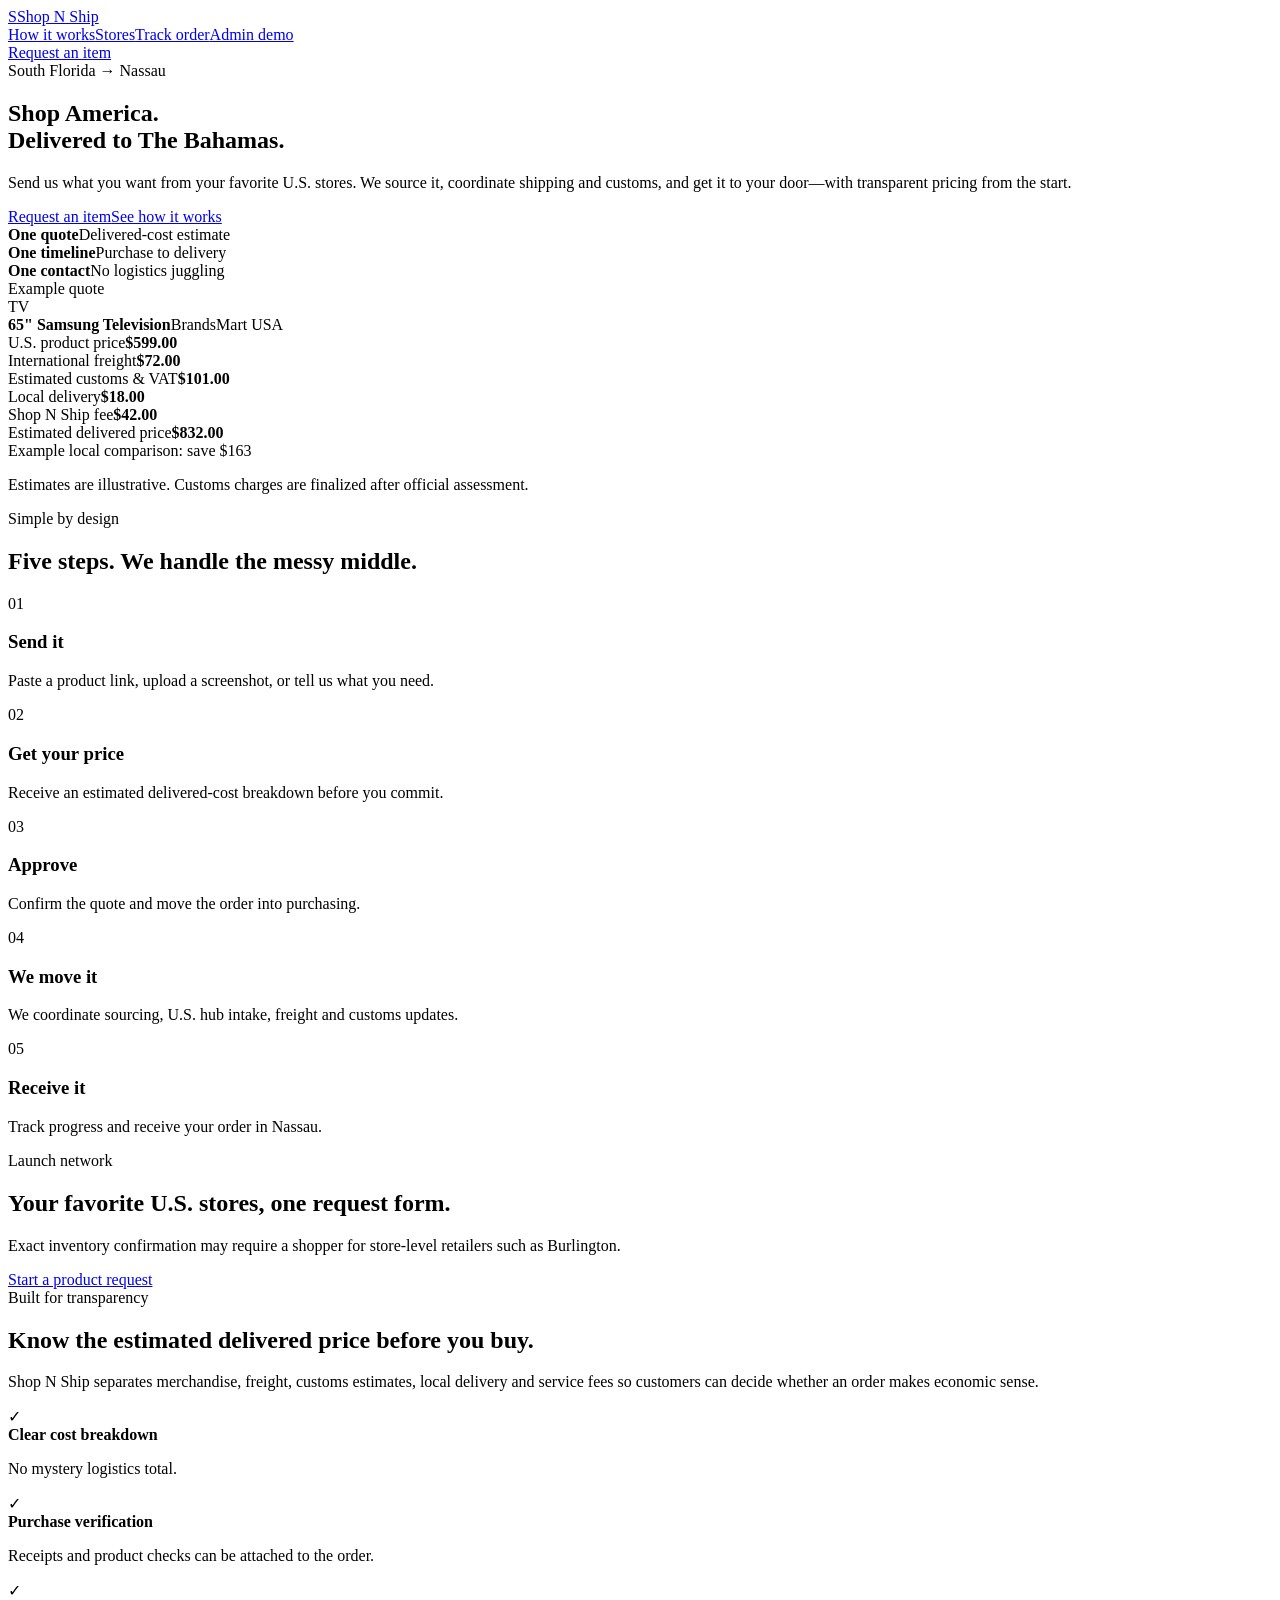
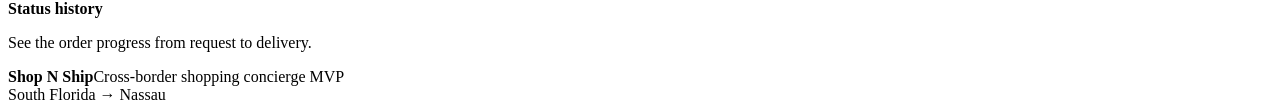
==== index.html @ 6847189d "Add customer landing page" ====
<!DOCTYPE html>
<html lang="en">
<head>
  <meta charset="UTF-8" />
  <meta name="viewport" content="width=device-width, initial-scale=1.0" />
  <meta name="description" content="Shop N Ship helps customers in The Bahamas shop U.S. stores and receive clear delivered-cost estimates." />
  <title>Shop N Ship | Shop America. Delivered to The Bahamas.</title>
  <link rel="stylesheet" href="assets/styles.css" />
</head>
<body>
<header class="site-header">
  <div class="container nav-wrap">
    <a class="brand" href="index.html" aria-label="Shop N Ship home"><span class="brand-mark">S</span><span>Shop N Ship</span></a>
    <nav class="nav-links" aria-label="Primary navigation"><a href="#how-it-works">How it works</a><a href="#stores">Stores</a><a href="orders.html">Track order</a><a href="admin.html" class="admin-link">Admin demo</a></nav>
    <a class="button button-primary nav-cta" href="request.html">Request an item</a>
  </div>
</header>
<main>
<section class="hero"><div class="container hero-grid"><div><span class="eyebrow">South Florida → Nassau</span><h1>Shop America.<br><span>Delivered to The Bahamas.</span></h1><p class="hero-copy">Send us what you want from your favorite U.S. stores. We source it, coordinate shipping and customs, and get it to your door—with transparent pricing from the start.</p><div class="hero-actions"><a class="button button-primary button-lg" href="request.html">Request an item</a><a class="button button-secondary button-lg" href="#how-it-works">See how it works</a></div><div class="trust-row"><div><strong>One quote</strong><span>Delivered-cost estimate</span></div><div><strong>One timeline</strong><span>Purchase to delivery</span></div><div><strong>One contact</strong><span>No logistics juggling</span></div></div></div><div class="quote-card card"><div class="card-kicker">Example quote</div><div class="product-mini"><div class="product-icon">TV</div><div><strong>65&quot; Samsung Television</strong><span>BrandsMart USA</span></div></div><div class="quote-lines"><div><span>U.S. product price</span><strong>$599.00</strong></div><div><span>International freight</span><strong>$72.00</strong></div><div><span>Estimated customs &amp; VAT</span><strong>$101.00</strong></div><div><span>Local delivery</span><strong>$18.00</strong></div><div><span>Shop N Ship fee</span><strong>$42.00</strong></div></div><div class="quote-total"><span>Estimated delivered price</span><strong>$832.00</strong></div><div class="savings-pill">Example local comparison: save $163</div><p class="fine-print">Estimates are illustrative. Customs charges are finalized after official assessment.</p></div></div></section>
<section class="section" id="how-it-works"><div class="container"><div class="section-heading"><span class="eyebrow">Simple by design</span><h2>Five steps. We handle the messy middle.</h2></div><div class="steps-grid"><article class="step-card"><span>01</span><h3>Send it</h3><p>Paste a product link, upload a screenshot, or tell us what you need.</p></article><article class="step-card"><span>02</span><h3>Get your price</h3><p>Receive an estimated delivered-cost breakdown before you commit.</p></article><article class="step-card"><span>03</span><h3>Approve</h3><p>Confirm the quote and move the order into purchasing.</p></article><article class="step-card"><span>04</span><h3>We move it</h3><p>We coordinate sourcing, U.S. hub intake, freight and customs updates.</p></article><article class="step-card"><span>05</span><h3>Receive it</h3><p>Track progress and receive your order in Nassau.</p></article></div></div></section>
<section class="section section-alt" id="stores"><div class="container"><div class="section-heading"><span class="eyebrow">Launch network</span><h2>Your favorite U.S. stores, one request form.</h2><p>Exact inventory confirmation may require a shopper for store-level retailers such as Burlington.</p></div><div id="retailerGrid" class="retailer-grid"></div><div class="center-cta"><a class="button button-primary" href="request.html">Start a product request</a></div></div></section>
<section class="section"><div class="container split-card card"><div><span class="eyebrow">Built for transparency</span><h2>Know the estimated delivered price before you buy.</h2><p>Shop N Ship separates merchandise, freight, customs estimates, local delivery and service fees so customers can decide whether an order makes economic sense.</p></div><div class="feature-list"><div><span>✓</span><div><strong>Clear cost breakdown</strong><p>No mystery logistics total.</p></div></div><div><span>✓</span><div><strong>Purchase verification</strong><p>Receipts and product checks can be attached to the order.</p></div></div><div><span>✓</span><div><strong>Status history</strong><p>See the order progress from request to delivery.</p></div></div></div></div></section>
</main>
<footer class="footer"><div class="container footer-wrap"><div><strong>Shop N Ship</strong><span>Cross-border shopping concierge MVP</span></div><div>South Florida → Nassau</div></div></footer>
<script src="assets/data.js"></script><script src="assets/common.js"></script><script>renderRetailers(document.getElementById('retailerGrid'));</script>
</body></html>
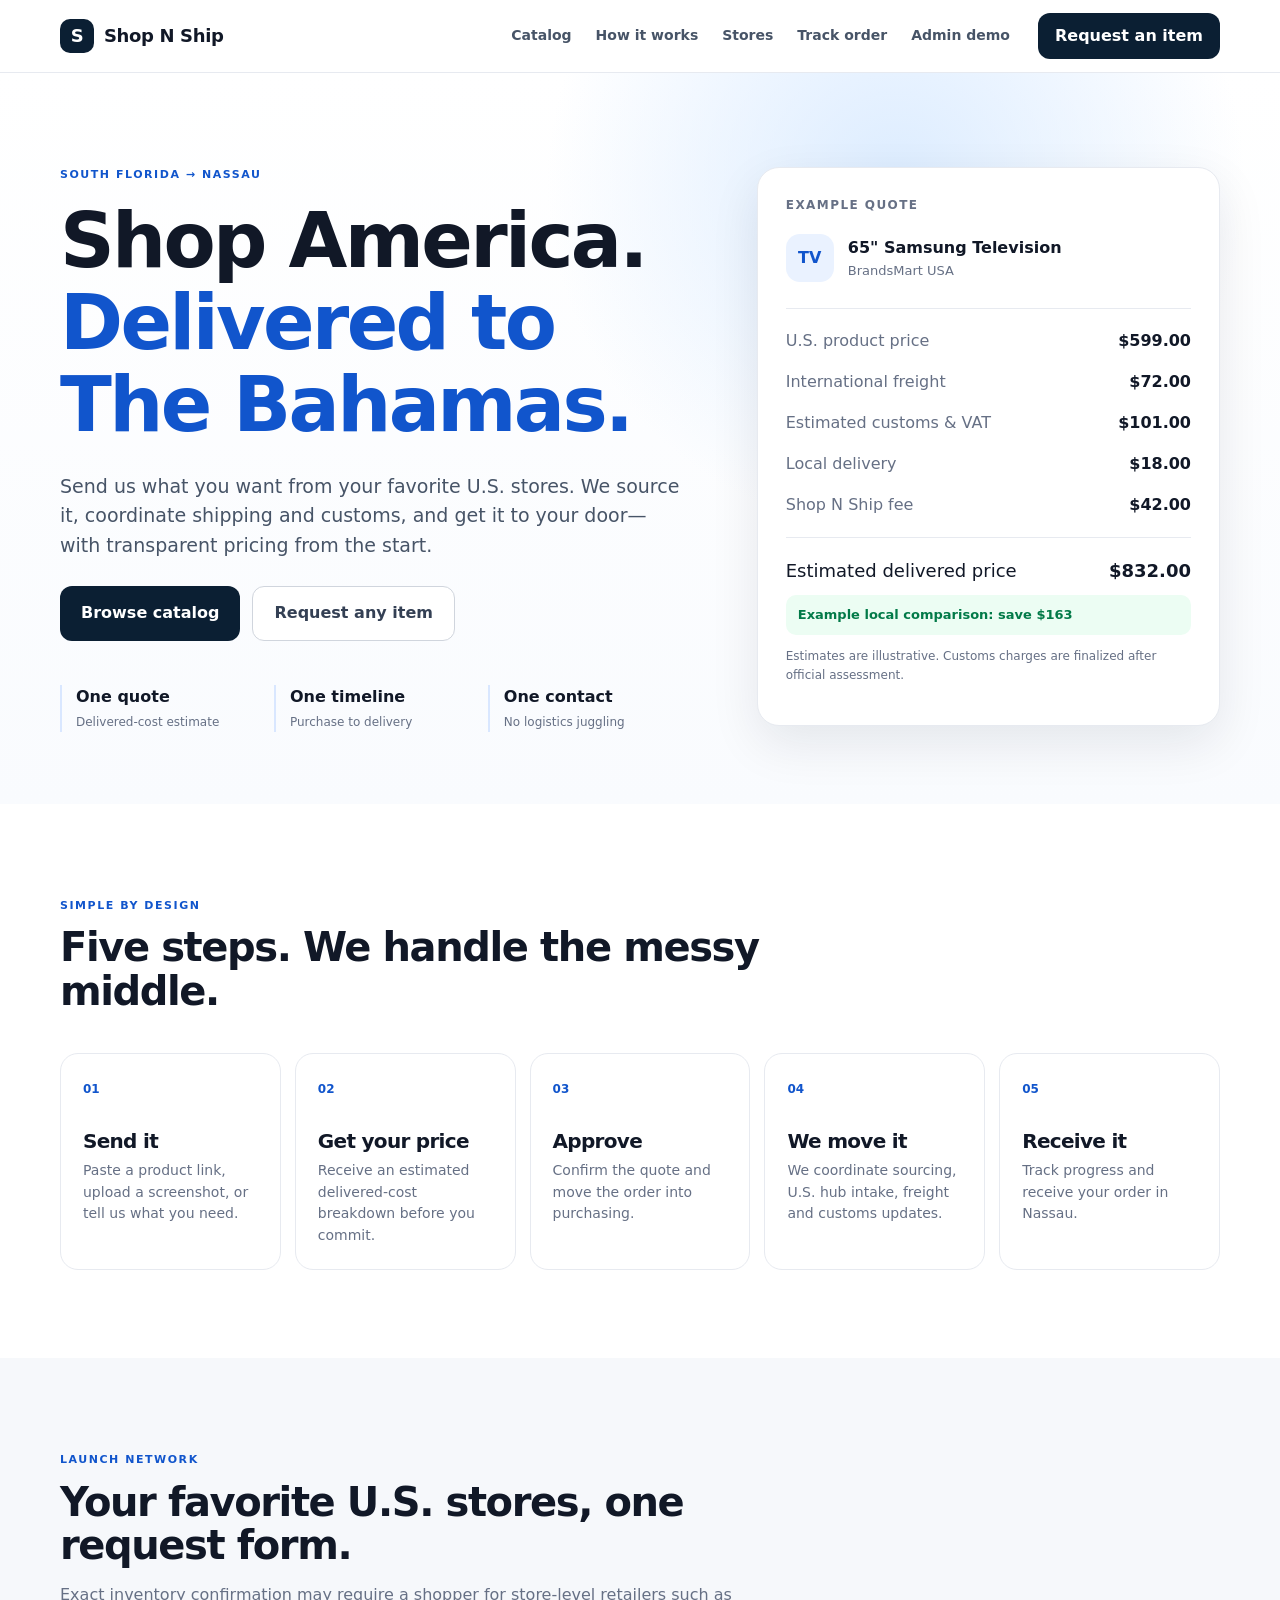
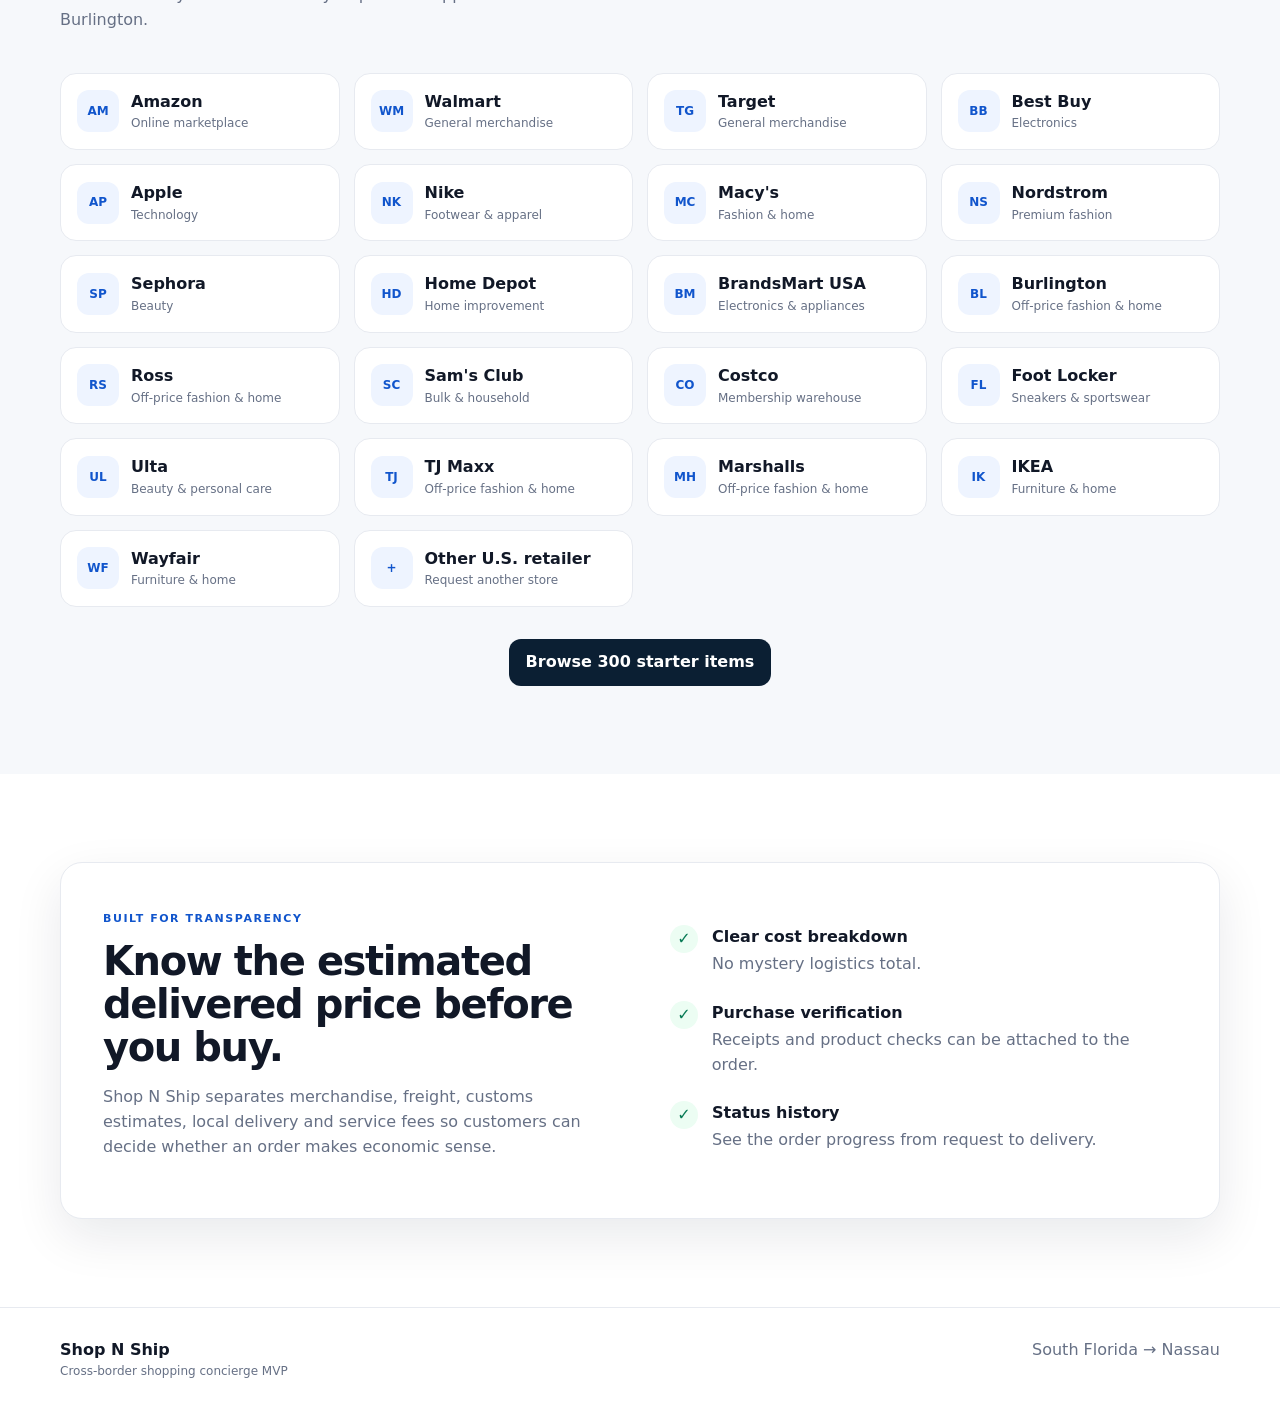
==== commit b86ecbbe: "Link storefront to 300-item catalog" ====
--- a/index.html
+++ b/index.html
@@ -11,14 +11,14 @@
 <header class="site-header">
   <div class="container nav-wrap">
     <a class="brand" href="index.html" aria-label="Shop N Ship home"><span class="brand-mark">S</span><span>Shop N Ship</span></a>
-    <nav class="nav-links" aria-label="Primary navigation"><a href="#how-it-works">How it works</a><a href="#stores">Stores</a><a href="orders.html">Track order</a><a href="admin.html" class="admin-link">Admin demo</a></nav>
+    <nav class="nav-links" aria-label="Primary navigation"><a href="catalog.html">Catalog</a><a href="#how-it-works">How it works</a><a href="#stores">Stores</a><a href="orders.html">Track order</a><a href="admin.html" class="admin-link">Admin demo</a></nav>
     <a class="button button-primary nav-cta" href="request.html">Request an item</a>
   </div>
 </header>
 <main>
-<section class="hero"><div class="container hero-grid"><div><span class="eyebrow">South Florida → Nassau</span><h1>Shop America.<br><span>Delivered to The Bahamas.</span></h1><p class="hero-copy">Send us what you want from your favorite U.S. stores. We source it, coordinate shipping and customs, and get it to your door—with transparent pricing from the start.</p><div class="hero-actions"><a class="button button-primary button-lg" href="request.html">Request an item</a><a class="button button-secondary button-lg" href="#how-it-works">See how it works</a></div><div class="trust-row"><div><strong>One quote</strong><span>Delivered-cost estimate</span></div><div><strong>One timeline</strong><span>Purchase to delivery</span></div><div><strong>One contact</strong><span>No logistics juggling</span></div></div></div><div class="quote-card card"><div class="card-kicker">Example quote</div><div class="product-mini"><div class="product-icon">TV</div><div><strong>65&quot; Samsung Television</strong><span>BrandsMart USA</span></div></div><div class="quote-lines"><div><span>U.S. product price</span><strong>$599.00</strong></div><div><span>International freight</span><strong>$72.00</strong></div><div><span>Estimated customs &amp; VAT</span><strong>$101.00</strong></div><div><span>Local delivery</span><strong>$18.00</strong></div><div><span>Shop N Ship fee</span><strong>$42.00</strong></div></div><div class="quote-total"><span>Estimated delivered price</span><strong>$832.00</strong></div><div class="savings-pill">Example local comparison: save $163</div><p class="fine-print">Estimates are illustrative. Customs charges are finalized after official assessment.</p></div></div></section>
+<section class="hero"><div class="container hero-grid"><div><span class="eyebrow">South Florida → Nassau</span><h1>Shop America.<br><span>Delivered to The Bahamas.</span></h1><p class="hero-copy">Send us what you want from your favorite U.S. stores. We source it, coordinate shipping and customs, and get it to your door—with transparent pricing from the start.</p><div class="hero-actions"><a class="button button-primary button-lg" href="catalog.html">Browse catalog</a><a class="button button-secondary button-lg" href="request.html">Request any item</a></div><div class="trust-row"><div><strong>One quote</strong><span>Delivered-cost estimate</span></div><div><strong>One timeline</strong><span>Purchase to delivery</span></div><div><strong>One contact</strong><span>No logistics juggling</span></div></div></div><div class="quote-card card"><div class="card-kicker">Example quote</div><div class="product-mini"><div class="product-icon">TV</div><div><strong>65&quot; Samsung Television</strong><span>BrandsMart USA</span></div></div><div class="quote-lines"><div><span>U.S. product price</span><strong>$599.00</strong></div><div><span>International freight</span><strong>$72.00</strong></div><div><span>Estimated customs &amp; VAT</span><strong>$101.00</strong></div><div><span>Local delivery</span><strong>$18.00</strong></div><div><span>Shop N Ship fee</span><strong>$42.00</strong></div></div><div class="quote-total"><span>Estimated delivered price</span><strong>$832.00</strong></div><div class="savings-pill">Example local comparison: save $163</div><p class="fine-print">Estimates are illustrative. Customs charges are finalized after official assessment.</p></div></div></section>
 <section class="section" id="how-it-works"><div class="container"><div class="section-heading"><span class="eyebrow">Simple by design</span><h2>Five steps. We handle the messy middle.</h2></div><div class="steps-grid"><article class="step-card"><span>01</span><h3>Send it</h3><p>Paste a product link, upload a screenshot, or tell us what you need.</p></article><article class="step-card"><span>02</span><h3>Get your price</h3><p>Receive an estimated delivered-cost breakdown before you commit.</p></article><article class="step-card"><span>03</span><h3>Approve</h3><p>Confirm the quote and move the order into purchasing.</p></article><article class="step-card"><span>04</span><h3>We move it</h3><p>We coordinate sourcing, U.S. hub intake, freight and customs updates.</p></article><article class="step-card"><span>05</span><h3>Receive it</h3><p>Track progress and receive your order in Nassau.</p></article></div></div></section>
-<section class="section section-alt" id="stores"><div class="container"><div class="section-heading"><span class="eyebrow">Launch network</span><h2>Your favorite U.S. stores, one request form.</h2><p>Exact inventory confirmation may require a shopper for store-level retailers such as Burlington.</p></div><div id="retailerGrid" class="retailer-grid"></div><div class="center-cta"><a class="button button-primary" href="request.html">Start a product request</a></div></div></section>
+<section class="section section-alt" id="stores"><div class="container"><div class="section-heading"><span class="eyebrow">Launch network</span><h2>Your favorite U.S. stores, one request form.</h2><p>Exact inventory confirmation may require a shopper for store-level retailers such as Burlington.</p></div><div id="retailerGrid" class="retailer-grid"></div><div class="center-cta"><a class="button button-primary" href="catalog.html">Browse 300 starter items</a></div></div></section>
 <section class="section"><div class="container split-card card"><div><span class="eyebrow">Built for transparency</span><h2>Know the estimated delivered price before you buy.</h2><p>Shop N Ship separates merchandise, freight, customs estimates, local delivery and service fees so customers can decide whether an order makes economic sense.</p></div><div class="feature-list"><div><span>✓</span><div><strong>Clear cost breakdown</strong><p>No mystery logistics total.</p></div></div><div><span>✓</span><div><strong>Purchase verification</strong><p>Receipts and product checks can be attached to the order.</p></div></div><div><span>✓</span><div><strong>Status history</strong><p>See the order progress from request to delivery.</p></div></div></div></div></section>
 </main>
 <footer class="footer"><div class="container footer-wrap"><div><strong>Shop N Ship</strong><span>Cross-border shopping concierge MVP</span></div><div>South Florida → Nassau</div></div></footer>
--- a/assets/styles.css
+++ b/assets/styles.css
@@ -0,0 +1 @@
+:root{--ink:#111827;--muted:#667085;--line:#e7eaf0;--surface:#fff;--soft:#f6f8fb;--navy:#0b1f33;--blue:#1155cc;--blue2:#0d47a1;--green:#087a55;--red:#b42318;--amber:#b54708;--shadow:0 18px 50px rgba(16,24,40,.09)}*{box-sizing:border-box}html{scroll-behavior:smooth}body{margin:0;font-family:Inter,ui-sans-serif,system-ui,-apple-system,BlinkMacSystemFont,"Segoe UI",sans-serif;color:var(--ink);background:#fff;line-height:1.55}a{color:inherit;text-decoration:none}button,input,select,textarea{font:inherit}.container{width:min(1160px,calc(100% - 40px));margin:0 auto}.narrow{width:min(850px,calc(100% - 40px))}.site-header{position:sticky;top:0;z-index:50;background:rgba(255,255,255,.92);backdrop-filter:blur(14px);border-bottom:1px solid var(--line)}.nav-wrap{min-height:72px;display:flex;align-items:center;gap:28px}.brand{display:flex;align-items:center;gap:10px;font-weight:800;letter-spacing:-.02em;font-size:18px}.brand-mark{width:34px;height:34px;border-radius:10px;display:grid;place-items:center;background:var(--navy);color:#fff}.nav-links{margin-left:auto;display:flex;gap:24px;color:#475467;font-size:14px;font-weight:600}.nav-links a:hover{color:var(--blue)}.button{border:0;border-radius:12px;padding:11px 17px;font-weight:750;cursor:pointer;display:inline-flex;align-items:center;justify-content:center;gap:8px;transition:.15s ease}.button:hover{transform:translateY(-1px)}.button-primary{background:var(--navy);color:#fff}.button-primary:hover{background:#173651}.button-secondary{background:#fff;border:1px solid #d0d5dd;color:#344054}.button-lg{padding:14px 21px}.hero{padding:88px 0 72px;background:radial-gradient(circle at 70% 15%,#dcecff 0,transparent 32%),linear-gradient(#fff,#f9fbfe)}.hero-grid{display:grid;grid-template-columns:1.15fr .85fr;gap:70px;align-items:center}.eyebrow{text-transform:uppercase;letter-spacing:.14em;font-size:11px;font-weight:800;color:var(--blue)}h1,h2,h3{line-height:1.08;letter-spacing:-.035em;margin:0}h1{font-size:clamp(44px,6vw,76px);margin-top:14px}h1 span{color:var(--blue)}.hero-copy{font-size:19px;color:#475467;max-width:650px;margin:26px 0}.hero-actions{display:flex;gap:12px;flex-wrap:wrap}.trust-row{display:grid;grid-template-columns:repeat(3,1fr);gap:15px;margin-top:44px}.trust-row div{padding-left:14px;border-left:2px solid #d9e7ff}.trust-row strong,.trust-row span{display:block}.trust-row span{font-size:12px;color:var(--muted);margin-top:3px}.card{background:var(--surface);border:1px solid var(--line);border-radius:22px;box-shadow:var(--shadow)}.quote-card{padding:28px}.card-kicker{font-size:12px;text-transform:uppercase;letter-spacing:.12em;color:#667085;font-weight:800}.product-mini{display:flex;gap:14px;align-items:center;margin:20px 0 26px}.product-icon{width:48px;height:48px;display:grid;place-items:center;background:#eaf2ff;color:var(--blue);border-radius:14px;font-weight:850}.product-mini strong,.product-mini span{display:block}.product-mini span{font-size:13px;color:var(--muted)}.quote-lines{border-top:1px solid var(--line);border-bottom:1px solid var(--line);padding:12px 0}.quote-lines div,.quote-total{display:flex;justify-content:space-between;gap:20px;padding:8px 0}.quote-lines span{color:var(--muted)}.quote-total{padding:19px 0 10px;font-size:18px}.savings-pill{background:#ecfdf3;color:#027a48;border-radius:10px;padding:10px 12px;font-size:13px;font-weight:750}.fine-print{font-size:12px;color:var(--muted)}.section{padding:88px 0}.section-alt{background:var(--soft)}.section-heading{max-width:720px;margin-bottom:40px}.section-heading h2,.split-card h2{font-size:40px;margin:10px 0 14px}.section-heading p,.split-card p{color:var(--muted)}.steps-grid{display:grid;grid-template-columns:repeat(5,1fr);gap:14px}.step-card{border:1px solid var(--line);border-radius:18px;padding:22px;background:#fff}.step-card>span{color:var(--blue);font-weight:800;font-size:12px}.step-card h3{font-size:20px;margin:30px 0 8px}.step-card p{font-size:14px;color:var(--muted);margin:0}.retailer-grid{display:grid;grid-template-columns:repeat(4,1fr);gap:14px}.retailer-card{display:flex;gap:12px;align-items:center;background:#fff;border:1px solid var(--line);padding:16px;border-radius:16px}.retailer-logo{width:42px;height:42px;display:grid;place-items:center;border-radius:12px;background:#eef4ff;color:var(--blue);font-weight:850;font-size:12px}.retailer-card strong,.retailer-card span{display:block}.retailer-card span{font-size:12px;color:var(--muted)}.center-cta{text-align:center;margin-top:32px}.split-card{padding:42px;display:grid;grid-template-columns:1fr 1fr;gap:60px;align-items:center}.feature-list{display:grid;gap:22px}.feature-list>div{display:flex;gap:14px}.feature-list>div>span{width:28px;height:28px;border-radius:50%;display:grid;place-items:center;background:#ecfdf3;color:var(--green);font-weight:800}.feature-list p{margin:2px 0}.footer{border-top:1px solid var(--line);padding:30px 0;color:#667085}.footer-wrap{display:flex;justify-content:space-between}.footer strong,.footer span{display:block}.footer strong{color:var(--ink)}.footer span{font-size:12px}.page-shell{padding:64px 0 90px;background:linear-gradient(#f8fbff,#fff)}.page-heading{margin-bottom:30px}.page-heading h1{font-size:48px;margin:10px 0 14px}.page-heading p{font-size:18px;color:var(--muted);max-width:680px}.form-card{padding:32px}.form-card label,.quote-editor label{display:grid;gap:7px;margin-bottom:18px}.form-card label>span,.quote-editor label>span{font-size:13px;font-weight:750;color:#344054}input,select,textarea{width:100%;border:1px solid #d0d5dd;border-radius:11px;padding:12px 13px;background:#fff;color:var(--ink);outline:none}input:focus,select:focus,textarea:focus{border-color:#84adff;box-shadow:0 0 0 4px #eff4ff}textarea{resize:vertical}.form-grid{display:grid;gap:16px}.two-col{grid-template-columns:repeat(2,1fr)}.three-col{grid-template-columns:repeat(3,1fr)}hr{border:0;border-top:1px solid var(--line);margin:10px 0 24px}.form-actions{display:flex;align-items:center;gap:16px;margin-top:10px}.hidden{display:none!important}.success-panel{padding:46px;text-align:center}.success-icon{width:56px;height:56px;border-radius:50%;display:grid;place-items:center;margin:0 auto 18px;background:#ecfdf3;color:var(--green);font-size:28px;font-weight:900}.success-panel h2{font-size:38px;margin:8px 0}.success-panel p{color:var(--muted)}.success-panel .hero-actions{justify-content:center;margin-top:24px}.lookup-card{padding:20px;margin-bottom:24px}.lookup-form{display:flex;gap:10px}.lookup-form input{flex:1}.demo-links{display:flex;gap:8px;align-items:center;flex-wrap:wrap;margin-top:14px;font-size:12px;color:var(--muted)}.demo-links button{border:0;background:#eef4ff;color:var(--blue);border-radius:20px;padding:6px 10px;cursor:pointer}.empty-state{text-align:center;padding:44px;color:var(--muted)}.order-detail{padding:30px}.order-detail-head{display:flex;justify-content:space-between;gap:20px;align-items:flex-start;border-bottom:1px solid var(--line);padding-bottom:22px}.order-detail-head h2{font-size:30px;margin:8px 0}.order-detail-head p{margin:0;color:var(--muted)}.status-badge{display:inline-flex;padding:6px 9px;border-radius:999px;font-size:11px;font-weight:800;white-space:nowrap}.status-success{background:#ecfdf3;color:#027a48}.status-danger{background:#fef3f2;color:var(--red)}.status-active{background:#eff8ff;color:#175cd3}.status-neutral{background:#f2f4f7;color:#475467}.customer-total{margin:22px 0;background:#f8fafc;border-radius:14px;padding:18px}.customer-total span,.customer-total strong,.customer-total small{display:block}.customer-total strong{font-size:28px}.customer-total small{color:var(--green);font-weight:700}.notice{margin:20px 0;padding:14px;background:#fffaeb;color:#93370d;border-radius:12px}.detail-columns{display:grid;grid-template-columns:1.2fr .8fr;gap:38px;margin-top:28px}.detail-columns h3{font-size:17px;margin-bottom:18px}.timeline{display:grid;gap:0}.timeline-item{display:flex;gap:12px;min-height:48px;position:relative}.timeline-item>span{width:13px;height:13px;border-radius:50%;background:#d0d5dd;margin-top:4px;z-index:2}.timeline-item:not(:last-child)::after{content:"";position:absolute;width:2px;background:#e4e7ec;left:5.5px;top:16px;bottom:-3px}.timeline-item.complete>span{background:var(--green)}.timeline-item.current>span{outline:4px solid #d1fadf}.timeline-item strong,.timeline-item small{display:block}.timeline-item small{font-size:11px;color:var(--blue)}dl{margin:0}dl>div{display:flex;justify-content:space-between;gap:20px;border-bottom:1px solid var(--line);padding:10px 0}dt{color:var(--muted)}dd{margin:0;text-align:right;font-weight:650}.admin-body{background:#f5f7fa}.demo-badge{margin-left:auto;background:#fff3e0;color:#b54708;padding:7px 10px;border-radius:999px;font-size:11px;font-weight:800}.admin-shell{padding:42px 0 80px}.admin-heading{display:flex;align-items:flex-end;justify-content:space-between;gap:20px;margin-bottom:26px}.admin-heading h1{font-size:42px;margin:8px 0}.admin-heading p{margin:0;color:var(--muted)}.metric-grid{display:grid;grid-template-columns:repeat(4,1fr);gap:14px;margin-bottom:20px}.metric-card{background:#fff;border:1px solid var(--line);border-radius:16px;padding:20px}.metric-card span{display:block;color:var(--muted);font-size:12px;font-weight:700}.metric-card strong{font-size:28px;display:block;margin-top:8px}.admin-grid{display:grid;grid-template-columns:1fr 1.05fr;gap:20px;align-items:start}.order-list-card,.detail-card{padding:22px;box-shadow:none}.panel-title{display:flex;justify-content:space-between;gap:18px;align-items:flex-start;margin-bottom:18px}.panel-title h2{font-size:24px;margin:5px 0}.panel-title p{color:var(--muted);font-size:13px;margin:0}.panel-title select{width:auto}.admin-order-list{display:grid;gap:8px}.admin-order-row{width:100%;display:grid;grid-template-columns:.6fr 1fr auto;gap:14px;align-items:center;border:1px solid var(--line);background:#fff;border-radius:12px;padding:13px;text-align:left;cursor:pointer}.admin-order-row:hover,.admin-order-row.selected{border-color:#84adff;background:#f5f8ff}.admin-order-row strong,.admin-order-row span{display:block}.admin-order-row span:not(.status-badge){font-size:11px;color:var(--muted)}.order-row-product strong{font-size:13px}.detail-summary{display:grid;grid-template-columns:repeat(3,1fr);gap:8px;margin-bottom:22px}.detail-summary>div{background:var(--soft);border-radius:10px;padding:12px}.detail-summary span,.detail-summary strong{display:block}.detail-summary span{font-size:11px;color:var(--muted)}.quote-editor{border-top:1px solid var(--line);padding-top:20px}.quote-editor h3,.status-editor h3,.admin-notes h3{font-size:16px;margin-bottom:16px}.compact label{margin-bottom:10px}.compact input{padding:9px 10px}.quote-preview{background:var(--navy);color:#fff;border-radius:14px;padding:15px;margin:10px 0}.quote-preview div{display:flex;justify-content:space-between;gap:15px;padding:4px 0}.status-editor,.admin-notes{border-top:1px solid var(--line);margin-top:24px;padding-top:20px}.status-controls{display:flex;gap:10px}.status-controls select{flex:1}.admin-notes dl>div{font-size:13px}@media(max-width:900px){.nav-links{display:none}.nav-cta{margin-left:auto}.hero-grid,.split-card,.admin-grid,.detail-columns{grid-template-columns:1fr}.hero{padding-top:55px}.steps-grid{grid-template-columns:repeat(2,1fr)}.retailer-grid{grid-template-columns:repeat(2,1fr)}.metric-grid{grid-template-columns:repeat(2,1fr)}.trust-row{grid-template-columns:1fr}.admin-order-row{grid-template-columns:1fr auto}.order-row-product{grid-column:1/-1;grid-row:2}.admin-order-row>.status-badge{grid-column:2;grid-row:1}.detail-card{order:-1}}@media(max-width:620px){.container,.narrow{width:min(100% - 24px,1160px)}.site-header .nav-wrap{min-height:64px}.hero{padding:42px 0}.hero-grid{gap:36px}h1{font-size:45px}.hero-copy{font-size:17px}.quote-card,.form-card,.order-detail{padding:20px}.section{padding:60px 0}.section-heading h2,.split-card h2{font-size:32px}.steps-grid,.retailer-grid,.two-col,.three-col,.metric-grid{grid-template-columns:1fr}.split-card{padding:24px;gap:25px}.page-heading h1{font-size:38px}.form-actions,.lookup-form,.status-controls{align-items:stretch;flex-direction:column}.order-detail-head,.admin-heading{flex-direction:column;align-items:flex-start}.detail-summary{grid-template-columns:1fr}.footer-wrap{flex-direction:column;gap:12px}.demo-badge{font-size:10px}}
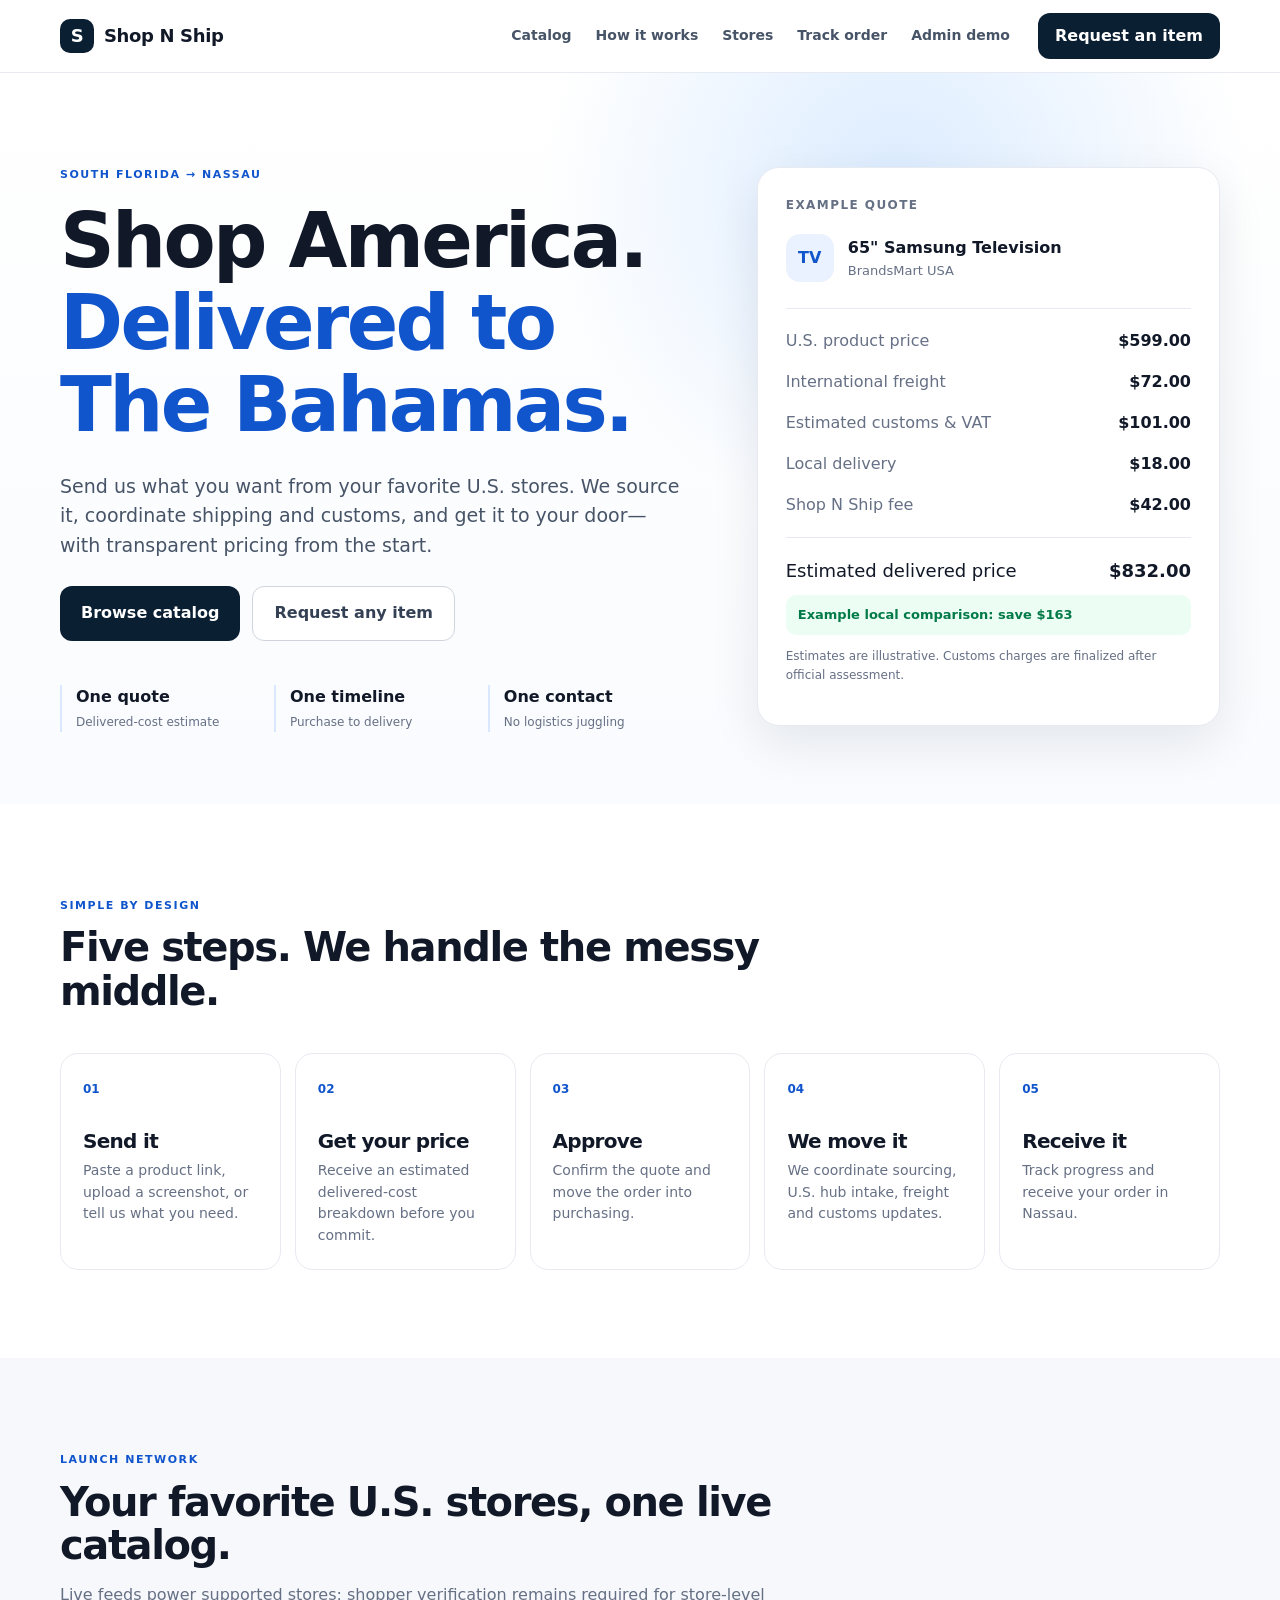
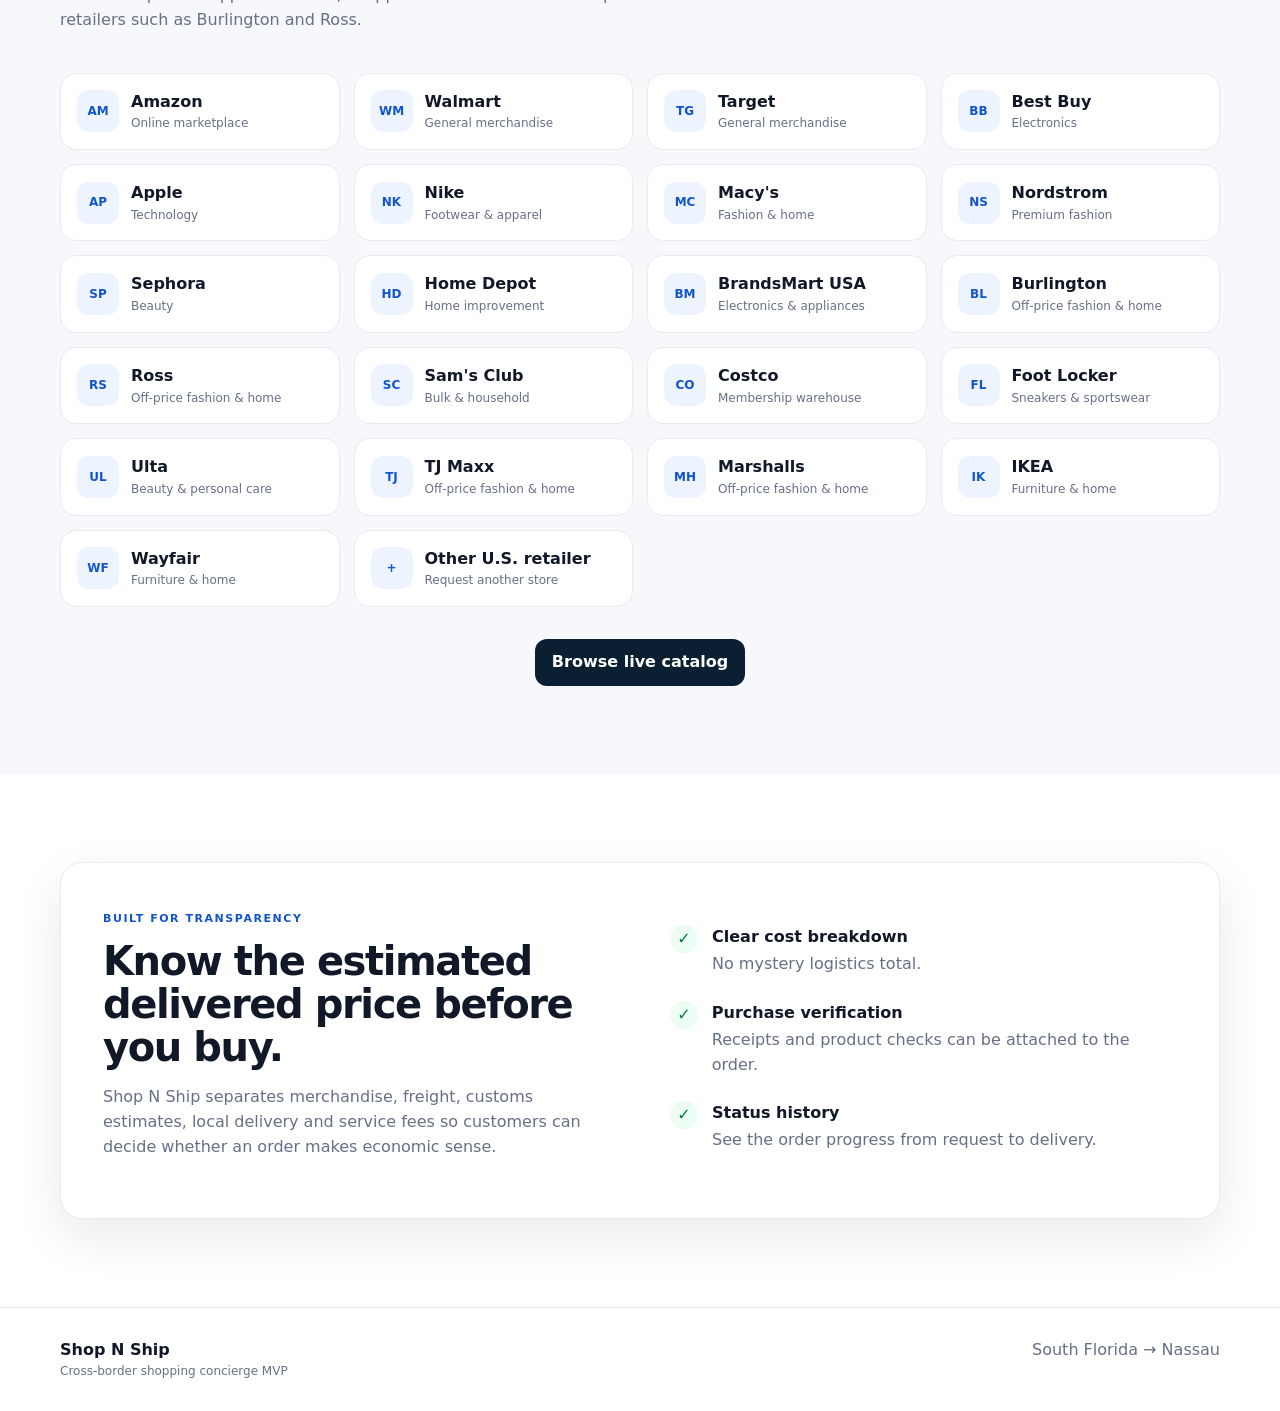
==== commit e407f68e: "Remove template catalog language from homepage" ====
--- a/index.html
+++ b/index.html
@@ -18,7 +18,7 @@
 <main>
 <section class="hero"><div class="container hero-grid"><div><span class="eyebrow">South Florida → Nassau</span><h1>Shop America.<br><span>Delivered to The Bahamas.</span></h1><p class="hero-copy">Send us what you want from your favorite U.S. stores. We source it, coordinate shipping and customs, and get it to your door—with transparent pricing from the start.</p><div class="hero-actions"><a class="button button-primary button-lg" href="catalog.html">Browse catalog</a><a class="button button-secondary button-lg" href="request.html">Request any item</a></div><div class="trust-row"><div><strong>One quote</strong><span>Delivered-cost estimate</span></div><div><strong>One timeline</strong><span>Purchase to delivery</span></div><div><strong>One contact</strong><span>No logistics juggling</span></div></div></div><div class="quote-card card"><div class="card-kicker">Example quote</div><div class="product-mini"><div class="product-icon">TV</div><div><strong>65&quot; Samsung Television</strong><span>BrandsMart USA</span></div></div><div class="quote-lines"><div><span>U.S. product price</span><strong>$599.00</strong></div><div><span>International freight</span><strong>$72.00</strong></div><div><span>Estimated customs &amp; VAT</span><strong>$101.00</strong></div><div><span>Local delivery</span><strong>$18.00</strong></div><div><span>Shop N Ship fee</span><strong>$42.00</strong></div></div><div class="quote-total"><span>Estimated delivered price</span><strong>$832.00</strong></div><div class="savings-pill">Example local comparison: save $163</div><p class="fine-print">Estimates are illustrative. Customs charges are finalized after official assessment.</p></div></div></section>
 <section class="section" id="how-it-works"><div class="container"><div class="section-heading"><span class="eyebrow">Simple by design</span><h2>Five steps. We handle the messy middle.</h2></div><div class="steps-grid"><article class="step-card"><span>01</span><h3>Send it</h3><p>Paste a product link, upload a screenshot, or tell us what you need.</p></article><article class="step-card"><span>02</span><h3>Get your price</h3><p>Receive an estimated delivered-cost breakdown before you commit.</p></article><article class="step-card"><span>03</span><h3>Approve</h3><p>Confirm the quote and move the order into purchasing.</p></article><article class="step-card"><span>04</span><h3>We move it</h3><p>We coordinate sourcing, U.S. hub intake, freight and customs updates.</p></article><article class="step-card"><span>05</span><h3>Receive it</h3><p>Track progress and receive your order in Nassau.</p></article></div></div></section>
-<section class="section section-alt" id="stores"><div class="container"><div class="section-heading"><span class="eyebrow">Launch network</span><h2>Your favorite U.S. stores, one request form.</h2><p>Exact inventory confirmation may require a shopper for store-level retailers such as Burlington.</p></div><div id="retailerGrid" class="retailer-grid"></div><div class="center-cta"><a class="button button-primary" href="catalog.html">Browse 300 starter items</a></div></div></section>
+<section class="section section-alt" id="stores"><div class="container"><div class="section-heading"><span class="eyebrow">Launch network</span><h2>Your favorite U.S. stores, one live catalog.</h2><p>Live feeds power supported stores; shopper verification remains required for store-level retailers such as Burlington and Ross.</p></div><div id="retailerGrid" class="retailer-grid"></div><div class="center-cta"><a class="button button-primary" href="catalog.html">Browse live catalog</a></div></div></section>
 <section class="section"><div class="container split-card card"><div><span class="eyebrow">Built for transparency</span><h2>Know the estimated delivered price before you buy.</h2><p>Shop N Ship separates merchandise, freight, customs estimates, local delivery and service fees so customers can decide whether an order makes economic sense.</p></div><div class="feature-list"><div><span>✓</span><div><strong>Clear cost breakdown</strong><p>No mystery logistics total.</p></div></div><div><span>✓</span><div><strong>Purchase verification</strong><p>Receipts and product checks can be attached to the order.</p></div></div><div><span>✓</span><div><strong>Status history</strong><p>See the order progress from request to delivery.</p></div></div></div></div></section>
 </main>
 <footer class="footer"><div class="container footer-wrap"><div><strong>Shop N Ship</strong><span>Cross-border shopping concierge MVP</span></div><div>South Florida → Nassau</div></div></footer>
--- a/assets/styles.css
+++ b/assets/styles.css
@@ -1 +1,56 @@
 :root{--ink:#111827;--muted:#667085;--line:#e7eaf0;--surface:#fff;--soft:#f6f8fb;--navy:#0b1f33;--blue:#1155cc;--blue2:#0d47a1;--green:#087a55;--red:#b42318;--amber:#b54708;--shadow:0 18px 50px rgba(16,24,40,.09)}*{box-sizing:border-box}html{scroll-behavior:smooth}body{margin:0;font-family:Inter,ui-sans-serif,system-ui,-apple-system,BlinkMacSystemFont,"Segoe UI",sans-serif;color:var(--ink);background:#fff;line-height:1.55}a{color:inherit;text-decoration:none}button,input,select,textarea{font:inherit}.container{width:min(1160px,calc(100% - 40px));margin:0 auto}.narrow{width:min(850px,calc(100% - 40px))}.site-header{position:sticky;top:0;z-index:50;background:rgba(255,255,255,.92);backdrop-filter:blur(14px);border-bottom:1px solid var(--line)}.nav-wrap{min-height:72px;display:flex;align-items:center;gap:28px}.brand{display:flex;align-items:center;gap:10px;font-weight:800;letter-spacing:-.02em;font-size:18px}.brand-mark{width:34px;height:34px;border-radius:10px;display:grid;place-items:center;background:var(--navy);color:#fff}.nav-links{margin-left:auto;display:flex;gap:24px;color:#475467;font-size:14px;font-weight:600}.nav-links a:hover{color:var(--blue)}.button{border:0;border-radius:12px;padding:11px 17px;font-weight:750;cursor:pointer;display:inline-flex;align-items:center;justify-content:center;gap:8px;transition:.15s ease}.button:hover{transform:translateY(-1px)}.button-primary{background:var(--navy);color:#fff}.button-primary:hover{background:#173651}.button-secondary{background:#fff;border:1px solid #d0d5dd;color:#344054}.button-lg{padding:14px 21px}.hero{padding:88px 0 72px;background:radial-gradient(circle at 70% 15%,#dcecff 0,transparent 32%),linear-gradient(#fff,#f9fbfe)}.hero-grid{display:grid;grid-template-columns:1.15fr .85fr;gap:70px;align-items:center}.eyebrow{text-transform:uppercase;letter-spacing:.14em;font-size:11px;font-weight:800;color:var(--blue)}h1,h2,h3{line-height:1.08;letter-spacing:-.035em;margin:0}h1{font-size:clamp(44px,6vw,76px);margin-top:14px}h1 span{color:var(--blue)}.hero-copy{font-size:19px;color:#475467;max-width:650px;margin:26px 0}.hero-actions{display:flex;gap:12px;flex-wrap:wrap}.trust-row{display:grid;grid-template-columns:repeat(3,1fr);gap:15px;margin-top:44px}.trust-row div{padding-left:14px;border-left:2px solid #d9e7ff}.trust-row strong,.trust-row span{display:block}.trust-row span{font-size:12px;color:var(--muted);margin-top:3px}.card{background:var(--surface);border:1px solid var(--line);border-radius:22px;box-shadow:var(--shadow)}.quote-card{padding:28px}.card-kicker{font-size:12px;text-transform:uppercase;letter-spacing:.12em;color:#667085;font-weight:800}.product-mini{display:flex;gap:14px;align-items:center;margin:20px 0 26px}.product-icon{width:48px;height:48px;display:grid;place-items:center;background:#eaf2ff;color:var(--blue);border-radius:14px;font-weight:850}.product-mini strong,.product-mini span{display:block}.product-mini span{font-size:13px;color:var(--muted)}.quote-lines{border-top:1px solid var(--line);border-bottom:1px solid var(--line);padding:12px 0}.quote-lines div,.quote-total{display:flex;justify-content:space-between;gap:20px;padding:8px 0}.quote-lines span{color:var(--muted)}.quote-total{padding:19px 0 10px;font-size:18px}.savings-pill{background:#ecfdf3;color:#027a48;border-radius:10px;padding:10px 12px;font-size:13px;font-weight:750}.fine-print{font-size:12px;color:var(--muted)}.section{padding:88px 0}.section-alt{background:var(--soft)}.section-heading{max-width:720px;margin-bottom:40px}.section-heading h2,.split-card h2{font-size:40px;margin:10px 0 14px}.section-heading p,.split-card p{color:var(--muted)}.steps-grid{display:grid;grid-template-columns:repeat(5,1fr);gap:14px}.step-card{border:1px solid var(--line);border-radius:18px;padding:22px;background:#fff}.step-card>span{color:var(--blue);font-weight:800;font-size:12px}.step-card h3{font-size:20px;margin:30px 0 8px}.step-card p{font-size:14px;color:var(--muted);margin:0}.retailer-grid{display:grid;grid-template-columns:repeat(4,1fr);gap:14px}.retailer-card{display:flex;gap:12px;align-items:center;background:#fff;border:1px solid var(--line);padding:16px;border-radius:16px}.retailer-logo{width:42px;height:42px;display:grid;place-items:center;border-radius:12px;background:#eef4ff;color:var(--blue);font-weight:850;font-size:12px}.retailer-card strong,.retailer-card span{display:block}.retailer-card span{font-size:12px;color:var(--muted)}.center-cta{text-align:center;margin-top:32px}.split-card{padding:42px;display:grid;grid-template-columns:1fr 1fr;gap:60px;align-items:center}.feature-list{display:grid;gap:22px}.feature-list>div{display:flex;gap:14px}.feature-list>div>span{width:28px;height:28px;border-radius:50%;display:grid;place-items:center;background:#ecfdf3;color:var(--green);font-weight:800}.feature-list p{margin:2px 0}.footer{border-top:1px solid var(--line);padding:30px 0;color:#667085}.footer-wrap{display:flex;justify-content:space-between}.footer strong,.footer span{display:block}.footer strong{color:var(--ink)}.footer span{font-size:12px}.page-shell{padding:64px 0 90px;background:linear-gradient(#f8fbff,#fff)}.page-heading{margin-bottom:30px}.page-heading h1{font-size:48px;margin:10px 0 14px}.page-heading p{font-size:18px;color:var(--muted);max-width:680px}.form-card{padding:32px}.form-card label,.quote-editor label{display:grid;gap:7px;margin-bottom:18px}.form-card label>span,.quote-editor label>span{font-size:13px;font-weight:750;color:#344054}input,select,textarea{width:100%;border:1px solid #d0d5dd;border-radius:11px;padding:12px 13px;background:#fff;color:var(--ink);outline:none}input:focus,select:focus,textarea:focus{border-color:#84adff;box-shadow:0 0 0 4px #eff4ff}textarea{resize:vertical}.form-grid{display:grid;gap:16px}.two-col{grid-template-columns:repeat(2,1fr)}.three-col{grid-template-columns:repeat(3,1fr)}hr{border:0;border-top:1px solid var(--line);margin:10px 0 24px}.form-actions{display:flex;align-items:center;gap:16px;margin-top:10px}.hidden{display:none!important}.success-panel{padding:46px;text-align:center}.success-icon{width:56px;height:56px;border-radius:50%;display:grid;place-items:center;margin:0 auto 18px;background:#ecfdf3;color:var(--green);font-size:28px;font-weight:900}.success-panel h2{font-size:38px;margin:8px 0}.success-panel p{color:var(--muted)}.success-panel .hero-actions{justify-content:center;margin-top:24px}.lookup-card{padding:20px;margin-bottom:24px}.lookup-form{display:flex;gap:10px}.lookup-form input{flex:1}.demo-links{display:flex;gap:8px;align-items:center;flex-wrap:wrap;margin-top:14px;font-size:12px;color:var(--muted)}.demo-links button{border:0;background:#eef4ff;color:var(--blue);border-radius:20px;padding:6px 10px;cursor:pointer}.empty-state{text-align:center;padding:44px;color:var(--muted)}.order-detail{padding:30px}.order-detail-head{display:flex;justify-content:space-between;gap:20px;align-items:flex-start;border-bottom:1px solid var(--line);padding-bottom:22px}.order-detail-head h2{font-size:30px;margin:8px 0}.order-detail-head p{margin:0;color:var(--muted)}.status-badge{display:inline-flex;padding:6px 9px;border-radius:999px;font-size:11px;font-weight:800;white-space:nowrap}.status-success{background:#ecfdf3;color:#027a48}.status-danger{background:#fef3f2;color:var(--red)}.status-active{background:#eff8ff;color:#175cd3}.status-neutral{background:#f2f4f7;color:#475467}.customer-total{margin:22px 0;background:#f8fafc;border-radius:14px;padding:18px}.customer-total span,.customer-total strong,.customer-total small{display:block}.customer-total strong{font-size:28px}.customer-total small{color:var(--green);font-weight:700}.notice{margin:20px 0;padding:14px;background:#fffaeb;color:#93370d;border-radius:12px}.detail-columns{display:grid;grid-template-columns:1.2fr .8fr;gap:38px;margin-top:28px}.detail-columns h3{font-size:17px;margin-bottom:18px}.timeline{display:grid;gap:0}.timeline-item{display:flex;gap:12px;min-height:48px;position:relative}.timeline-item>span{width:13px;height:13px;border-radius:50%;background:#d0d5dd;margin-top:4px;z-index:2}.timeline-item:not(:last-child)::after{content:"";position:absolute;width:2px;background:#e4e7ec;left:5.5px;top:16px;bottom:-3px}.timeline-item.complete>span{background:var(--green)}.timeline-item.current>span{outline:4px solid #d1fadf}.timeline-item strong,.timeline-item small{display:block}.timeline-item small{font-size:11px;color:var(--blue)}dl{margin:0}dl>div{display:flex;justify-content:space-between;gap:20px;border-bottom:1px solid var(--line);padding:10px 0}dt{color:var(--muted)}dd{margin:0;text-align:right;font-weight:650}.admin-body{background:#f5f7fa}.demo-badge{margin-left:auto;background:#fff3e0;color:#b54708;padding:7px 10px;border-radius:999px;font-size:11px;font-weight:800}.admin-shell{padding:42px 0 80px}.admin-heading{display:flex;align-items:flex-end;justify-content:space-between;gap:20px;margin-bottom:26px}.admin-heading h1{font-size:42px;margin:8px 0}.admin-heading p{margin:0;color:var(--muted)}.metric-grid{display:grid;grid-template-columns:repeat(4,1fr);gap:14px;margin-bottom:20px}.metric-card{background:#fff;border:1px solid var(--line);border-radius:16px;padding:20px}.metric-card span{display:block;color:var(--muted);font-size:12px;font-weight:700}.metric-card strong{font-size:28px;display:block;margin-top:8px}.admin-grid{display:grid;grid-template-columns:1fr 1.05fr;gap:20px;align-items:start}.order-list-card,.detail-card{padding:22px;box-shadow:none}.panel-title{display:flex;justify-content:space-between;gap:18px;align-items:flex-start;margin-bottom:18px}.panel-title h2{font-size:24px;margin:5px 0}.panel-title p{color:var(--muted);font-size:13px;margin:0}.panel-title select{width:auto}.admin-order-list{display:grid;gap:8px}.admin-order-row{width:100%;display:grid;grid-template-columns:.6fr 1fr auto;gap:14px;align-items:center;border:1px solid var(--line);background:#fff;border-radius:12px;padding:13px;text-align:left;cursor:pointer}.admin-order-row:hover,.admin-order-row.selected{border-color:#84adff;background:#f5f8ff}.admin-order-row strong,.admin-order-row span{display:block}.admin-order-row span:not(.status-badge){font-size:11px;color:var(--muted)}.order-row-product strong{font-size:13px}.detail-summary{display:grid;grid-template-columns:repeat(3,1fr);gap:8px;margin-bottom:22px}.detail-summary>div{background:var(--soft);border-radius:10px;padding:12px}.detail-summary span,.detail-summary strong{display:block}.detail-summary span{font-size:11px;color:var(--muted)}.quote-editor{border-top:1px solid var(--line);padding-top:20px}.quote-editor h3,.status-editor h3,.admin-notes h3{font-size:16px;margin-bottom:16px}.compact label{margin-bottom:10px}.compact input{padding:9px 10px}.quote-preview{background:var(--navy);color:#fff;border-radius:14px;padding:15px;margin:10px 0}.quote-preview div{display:flex;justify-content:space-between;gap:15px;padding:4px 0}.status-editor,.admin-notes{border-top:1px solid var(--line);margin-top:24px;padding-top:20px}.status-controls{display:flex;gap:10px}.status-controls select{flex:1}.admin-notes dl>div{font-size:13px}@media(max-width:900px){.nav-links{display:none}.nav-cta{margin-left:auto}.hero-grid,.split-card,.admin-grid,.detail-columns{grid-template-columns:1fr}.hero{padding-top:55px}.steps-grid{grid-template-columns:repeat(2,1fr)}.retailer-grid{grid-template-columns:repeat(2,1fr)}.metric-grid{grid-template-columns:repeat(2,1fr)}.trust-row{grid-template-columns:1fr}.admin-order-row{grid-template-columns:1fr auto}.order-row-product{grid-column:1/-1;grid-row:2}.admin-order-row>.status-badge{grid-column:2;grid-row:1}.detail-card{order:-1}}@media(max-width:620px){.container,.narrow{width:min(100% - 24px,1160px)}.site-header .nav-wrap{min-height:64px}.hero{padding:42px 0}.hero-grid{gap:36px}h1{font-size:45px}.hero-copy{font-size:17px}.quote-card,.form-card,.order-detail{padding:20px}.section{padding:60px 0}.section-heading h2,.split-card h2{font-size:32px}.steps-grid,.retailer-grid,.two-col,.three-col,.metric-grid{grid-template-columns:1fr}.split-card{padding:24px;gap:25px}.page-heading h1{font-size:38px}.form-actions,.lookup-form,.status-controls{align-items:stretch;flex-direction:column}.order-detail-head,.admin-heading{flex-direction:column;align-items:flex-start}.detail-summary{grid-template-columns:1fr}.footer-wrap{flex-direction:column;gap:12px}.demo-badge{font-size:10px}}
+
+/* Catalog */
+.catalog-hero{padding:70px 0 52px;background:radial-gradient(circle at 82% 12%,#dcecff 0,transparent 30%),linear-gradient(#fff,#f7faff)}
+.catalog-hero h1{font-size:clamp(42px,5.4vw,68px);max-width:900px;margin:12px 0 18px}
+.catalog-hero p{max-width:820px;font-size:18px;color:var(--muted)}
+.catalog-disclaimer{margin-top:24px;display:inline-block;padding:10px 13px;border-radius:10px;background:#fffaeb;color:#93370d;font-size:12px;font-weight:700}
+.catalog-section{padding-top:38px}
+.catalog-toolbar{display:grid;grid-template-columns:1.7fr repeat(3,1fr);gap:12px;padding:18px;box-shadow:none;position:sticky;top:86px;z-index:20}
+.catalog-toolbar label,.catalog-search{display:grid;gap:6px;font-size:11px;font-weight:800;color:#475467}
+.catalog-toolbar input,.catalog-toolbar select{padding:10px 11px}
+.catalog-results-head{display:flex;justify-content:space-between;gap:18px;align-items:center;margin:24px 0 16px;color:var(--muted);font-size:13px}
+.catalog-results-head strong{color:var(--ink)}
+.catalog-results-head a{color:var(--blue);font-weight:800}
+.catalog-grid{display:grid;grid-template-columns:repeat(3,1fr);gap:16px}
+.catalog-card{border:1px solid var(--line);background:#fff;border-radius:18px;overflow:hidden;display:flex;flex-direction:column}
+.catalog-image{height:190px;background:#eef4ff;position:relative;display:grid;place-items:center;overflow:hidden}
+.catalog-image img{width:100%;height:100%;object-fit:cover}
+.catalog-image>span{position:absolute;left:12px;bottom:12px;background:rgba(255,255,255,.92);border:1px solid #dbe5f6;padding:5px 8px;border-radius:999px;font-size:10px;font-weight:800;color:var(--blue)}
+.catalog-card-body{padding:17px;display:flex;flex-direction:column;flex:1}
+.catalog-meta{display:flex;justify-content:space-between;gap:12px;color:var(--muted);font-size:11px;font-weight:750}
+.catalog-card h3{font-size:18px;line-height:1.2;margin:10px 0 15px;min-height:43px}
+.catalog-price-row{display:grid;grid-template-columns:1fr 1.2fr;gap:8px;margin-bottom:12px}
+.catalog-price-row>div{background:var(--soft);padding:10px;border-radius:10px}
+.catalog-price-row small,.catalog-price-row strong{display:block}
+.catalog-price-row small{color:var(--muted);font-size:10px}
+.catalog-price-row strong{font-size:17px;margin-top:2px}
+.delivered-est{background:#eefbf5!important}
+.delivered-est strong{color:var(--green)}
+.catalog-badges{display:flex;gap:5px;flex-wrap:wrap;margin-bottom:10px}
+.catalog-badges span{font-size:9px;font-weight:800;background:#eef4ff;color:#175cd3;border-radius:999px;padding:5px 7px}
+.catalog-facts{font-size:11px;margin-bottom:16px}
+.catalog-facts>div{padding:6px 0}
+.catalog-shop{margin-top:auto;width:100%}
+.catalog-empty{grid-column:1/-1}
+.pagination{display:flex;justify-content:center;align-items:center;gap:14px;margin-top:30px;color:var(--muted);font-size:13px}
+.pagination button:disabled{opacity:.4;cursor:not-allowed;transform:none}
+@media(max-width:980px){.catalog-toolbar{grid-template-columns:1fr 1fr;top:76px}.catalog-search{grid-column:1/-1}.catalog-grid{grid-template-columns:repeat(2,1fr)}}
+@media(max-width:620px){.catalog-toolbar{position:static;grid-template-columns:1fr}.catalog-search{grid-column:auto}.catalog-grid{grid-template-columns:1fr}.catalog-results-head{align-items:flex-start;flex-direction:column}.catalog-image{height:220px}}
+
+/* Live retailer catalog */
+.catalog-toolbar{grid-template-columns:1.6fr 1fr 1.25fr}
+.source-state{display:grid;gap:6px;align-content:start;font-size:11px;font-weight:800;color:#475467}
+.source-state>div{min-height:42px;display:flex;align-items:center;gap:7px;flex-wrap:wrap;padding:9px 10px;border:1px solid #d0d5dd;border-radius:11px;background:#fff;color:#475467;font-weight:650}
+.live-badge{display:inline-flex;border-radius:999px;padding:4px 7px;font-size:9px;letter-spacing:.05em;font-weight:900}
+.live-badge.ok{background:#ecfdf3;color:#027a48}.live-badge.warn{background:#fffaeb;color:#b54708}
+.live-reason{font-size:11px;color:var(--muted);margin:0 0 10px}
+.verification-grid{display:flex;gap:5px;flex-wrap:wrap;margin-bottom:12px}
+.verify-chip{font-size:9px;border-radius:999px;padding:4px 6px;font-weight:750}
+.verify-chip.verified{background:#ecfdf3;color:#027a48}.verify-chip.missing{background:#f2f4f7;color:#667085}
+.retailer-source-link{display:block;text-align:center;margin-top:9px;font-size:11px;font-weight:750;color:var(--blue)}
+.source-limitations{margin-top:24px;padding:18px 20px;box-shadow:none;color:var(--muted);font-size:12px}
+.source-limitations strong{color:var(--ink)}.source-limitations ul{margin:8px 0 0;padding-left:18px}
+.live-offer-card .catalog-image{background:#fff}.live-offer-card .catalog-image img{object-fit:contain;padding:12px}
+@media(max-width:980px){.catalog-toolbar{grid-template-columns:1fr 1fr}.source-state{grid-column:1/-1}}
+@media(max-width:620px){.catalog-toolbar{grid-template-columns:1fr}.source-state{grid-column:auto}}
